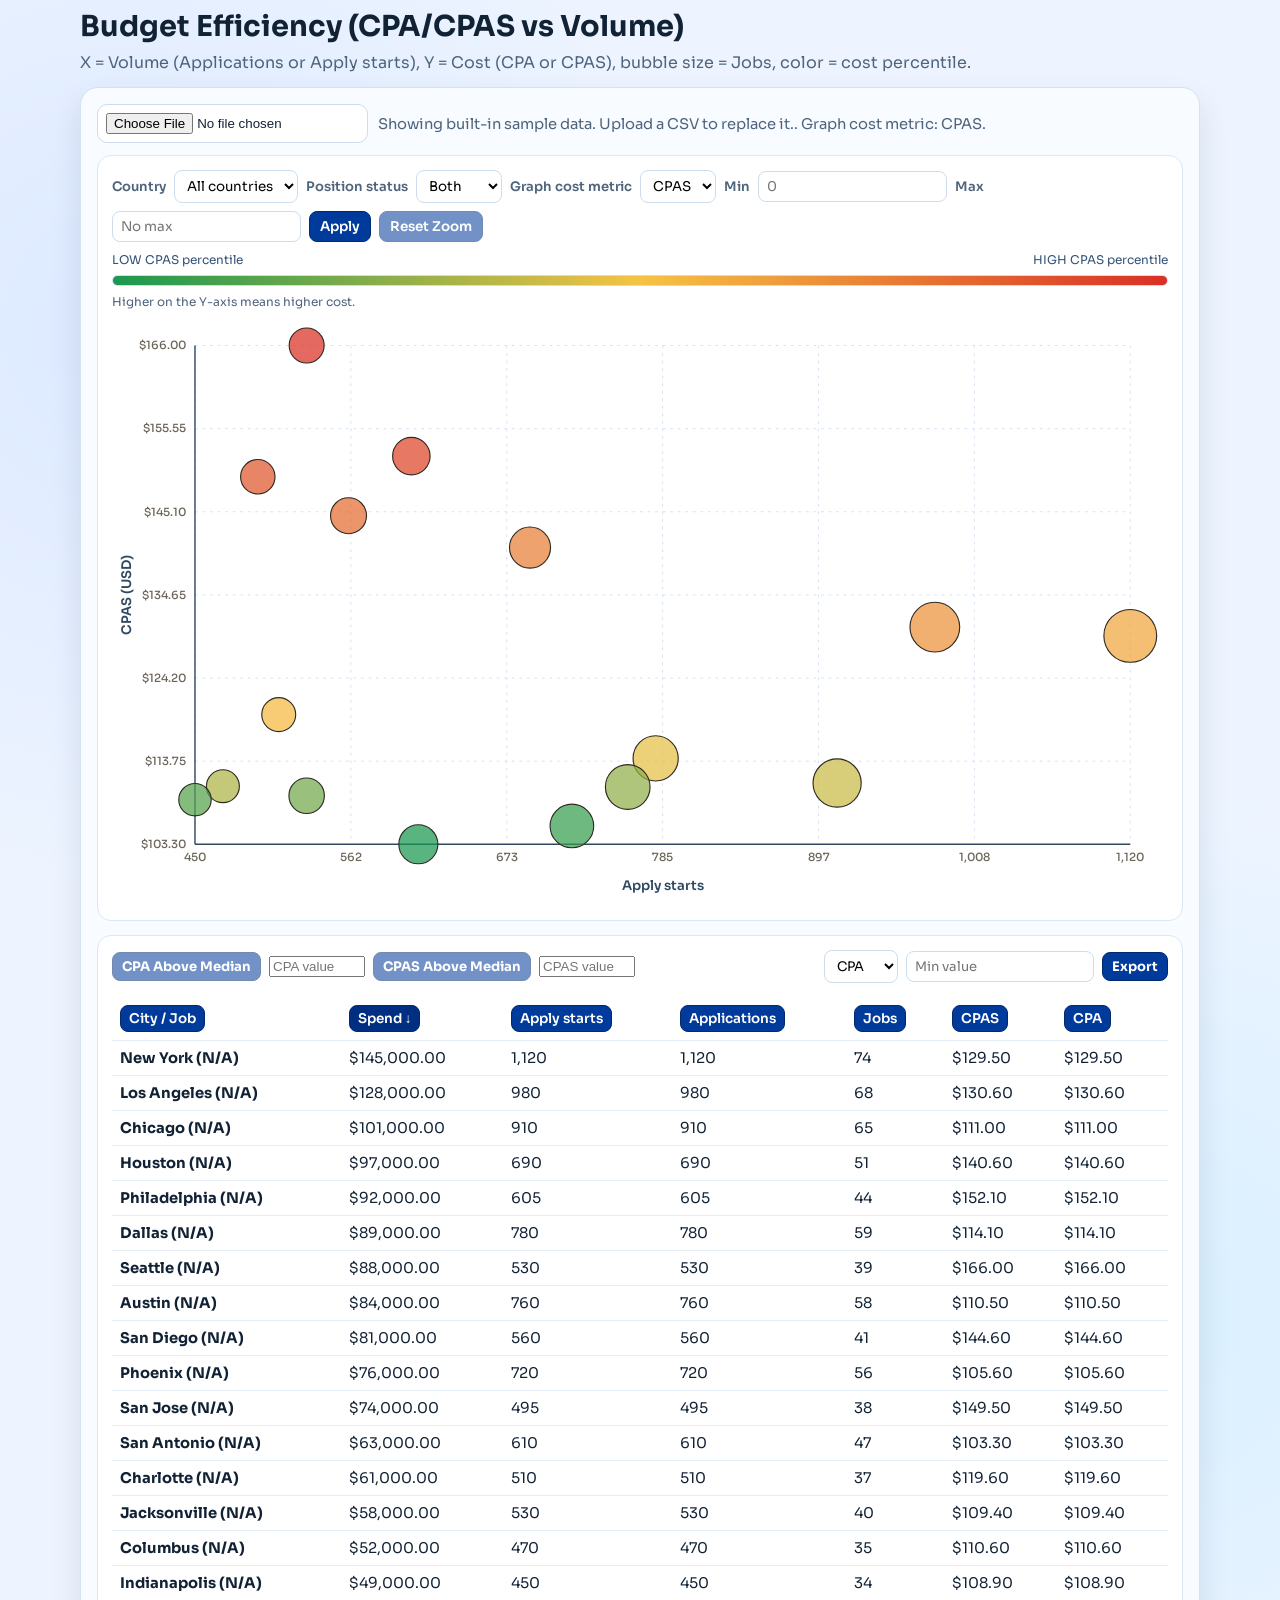
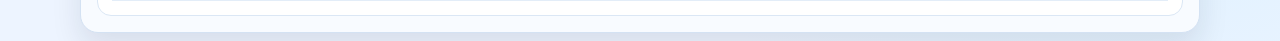
==== budget-efficiency/budget-efficiency-tool.html @ a7e23303 "Initial commit: add campaign comparison tool" ====
<!doctype html>
<html lang="en">
  <head>
    <meta charset="UTF-8" />
    <meta name="viewport" content="width=device-width, initial-scale=1.0" />
    <title>Budget Efficiency (CPA/CPAS vs Volume)</title>
    <link rel="icon" type="image/svg+xml" href="../favicon.svg" />
    <link rel="stylesheet" href="./budget-efficiency.css" />
    <link rel="preconnect" href="https://fonts.googleapis.com" />
    <link rel="preconnect" href="https://fonts.gstatic.com" crossorigin />
    <link href="https://fonts.googleapis.com/css2?family=Sora:wght@400;600;700&display=swap" rel="stylesheet" />
  </head>
  <body>
    <div class="wrap">
      <div class="header">
        <h1 id="pageTitle">Budget Efficiency (CPA/CPAS vs Volume)</h1>
        <p id="pageSubtitle">
          X = Volume (Applications or Apply starts), Y = Cost (CPA or CPAS), bubble size = Jobs, color = cost percentile.
        </p>
      </div>

      <div class="card">
        <div class="controls">
          <input id="csv-file" type="file" accept=".csv,text/csv" />
          <span id="status" class="status">Showing built-in sample data. Upload a CSV to replace it.</span>
        </div>
        <div class="section-card">
          <div class="graph-controls">
            <label for="countryFilterSelector">Country</label>
            <select id="countryFilterSelector">
              <option value="__all__">All countries</option>
            </select>
            <label for="positionStatusSelector">Position status</label>
            <select id="positionStatusSelector">
              <option value="both">Both</option>
              <option value="open">Open</option>
              <option value="closed">Closed</option>
            </select>
            <label id="graphMetricLabel" for="costMetricSelector">Graph cost metric</label>
            <select id="costMetricSelector">
              <option value="cpas">CPAS</option>
              <option value="cpa">CPA</option>
            </select>
            <label id="minLabel" for="costMinInput">Min</label>
            <input id="costMinInput" type="number" min="0" step="0.01" placeholder="0" />
            <label id="maxLabel" for="costMaxInput">Max</label>
            <input id="costMaxInput" type="number" min="0" step="0.01" placeholder="No max" />
            <button id="applyCostFilterBtn" type="button">Apply</button>
            <button id="resetZoomBtn" type="button" disabled>Reset Zoom</button>
          </div>
          <div class="legend">
            <div class="legend-labels"><span id="legendCostLow">LOW CPA percentile</span><span id="legendCostHigh">HIGH CPA percentile</span></div>
            <div class="legend-bar"></div>
            <div id="legendNote" class="legend-note">Higher on the Y-axis means higher cost.</div>
          </div>
          <div id="graphMedianNotice" class="median-notice"></div>
          <svg id="chart" viewBox="0 0 1120 620" role="img" aria-label="Volume versus cost bubble chart"></svg>
          <div id="tooltip" class="tooltip"></div>
        </div>

        <div class="section-card">
          <div class="table-filter-controls">
            <button id="filterMedianCpaBtn" class="median-filter-btn" type="button">CPA Above Median</button>
            <input id="cpaMedianInput" class="median-input" type="number" min="0" step="0.01" placeholder="CPA value" />
            <button id="filterMedianCpasBtn" class="median-filter-btn" type="button">CPAS Above Median</button>
            <input id="cpasMedianInput" class="median-input" type="number" min="0" step="0.01" placeholder="CPAS value" />
            <span id="tableMedianNotice" class="table-median-notice"></span>
            <button id="clearCityFilterBtn" class="median-filter-btn city-filter-btn" type="button"></button>
            <div class="export-controls">
              <select id="exportMetricSelector">
                <option value="cpa">CPA</option>
                <option value="cpas">CPAS</option>
              </select>
              <input id="exportThresholdInput" type="number" min="0" step="0.01" placeholder="Min value" />
              <button id="exportFilteredBtn" class="median-filter-btn" type="button">Export</button>
            </div>
          </div>
          <div class="table-wrap">
            <table>
              <thead>
                <tr>
                  <th><button id="nameHeaderBtn" class="sort-btn" data-sort-key="name">City / Job</button></th>
                  <th><button id="spendHeaderBtn" class="sort-btn" data-sort-key="spend">Spend</button></th>
                  <th><button id="applyStartsHeaderBtn" class="sort-btn" data-sort-key="applyStarts">Apply starts</button></th>
                  <th id="applicationsHeader"><button id="applicationsHeaderBtn" class="sort-btn" data-sort-key="applications">Applications</button></th>
                  <th><button id="jobsHeaderBtn" class="sort-btn" data-sort-key="jobs">Jobs</button></th>
                  <th><button id="cpasHeaderBtn" class="sort-btn" data-sort-key="cpas">CPAS</button></th>
                  <th id="cpaHeader"><button id="cpaHeaderBtn" class="sort-btn" data-sort-key="cpa">CPA</button></th>
                </tr>
              </thead>
              <tbody id="table-body"></tbody>
            </table>
          </div>
        </div>
      </div>
    </div>

    <script src="./budget-efficiency.js"></script>
  </body>
</html>
---- budget-efficiency/budget-efficiency.css ----
:root {
        --bg: #edf4ff;
        --panel: #f8fbff;
        --tile: #ffffff;
        --ink: #122235;
        --muted: #4e647c;
        --axis: #304962;
        --grid: #d6e2f2;
      }

      * {
        box-sizing: border-box;
      }

      body {
        margin: 0;
        min-height: 100vh;
        font-family: "Sora", "Avenir Next", sans-serif;
        color: var(--ink);
        background:
          radial-gradient(circle at 10% 20%, #dce9ff 0%, transparent 32%),
          radial-gradient(circle at 90% 80%, #d9f0ff 0%, transparent 30%),
          var(--bg);
        padding: 8px;
      }

      .wrap {
        max-width: 1120px;
        margin: 0 auto;
      }

      .header {
        margin-bottom: 14px;
      }

      h1 {
        margin: 0;
        font-size: 1.8rem;
      }

      p {
        margin: 8px 0 0;
        color: var(--muted);
      }

      .card {
        position: relative;
        background: var(--panel);
        border: 1px solid #d4e2f3;
        border-radius: 18px;
        box-shadow: 0 14px 30px rgba(18, 34, 53, 0.1);
        padding: 16px;
      }

      .section-card {
        background: var(--tile);
        border: 1px solid #dbe7f5;
        border-radius: 14px;
        padding: 14px;
      }

      .section-card + .section-card {
        margin-top: 14px;
      }

      .controls {
        display: flex;
        flex-wrap: wrap;
        gap: 10px;
        align-items: center;
        margin-bottom: 12px;
      }

      .controls input[type="file"] {
        border: 1px solid #cddded;
        border-radius: 10px;
        background: #fff;
        padding: 8px;
      }

      .status {
        font-size: 0.92rem;
        color: var(--muted);
      }

      .graph-controls {
        display: flex;
        flex-wrap: wrap;
        gap: 8px;
        align-items: center;
        margin-bottom: 10px;
      }

      .graph-controls label {
        font-size: 0.82rem;
        color: var(--muted);
        font-weight: 600;
      }

      .graph-controls select,
      .graph-controls input {
        border: 1px solid #cddded;
        border-radius: 8px;
        background: #fff;
        padding: 6px 8px;
        font: inherit;
        font-size: 0.84rem;
      }

      .graph-controls button {
        border: 1px solid #002a70;
        border-radius: 8px;
        background: #003A9B;
        color: #ffffff;
        font: inherit;
        font-size: 0.84rem;
        font-weight: 600;
        padding: 6px 10px;
        cursor: pointer;
        transition: box-shadow 120ms ease, transform 120ms ease, background-color 120ms ease;
      }

      .graph-controls button:hover {
        background: #002f82;
        box-shadow: 0 4px 10px rgba(18, 34, 53, 0.16);
        transform: translateY(-1px);
      }

      .graph-controls button:disabled {
        opacity: 0.55;
        cursor: not-allowed;
        box-shadow: none;
        transform: none;
      }

      svg {
        width: 100%;
        height: auto;
        display: block;
      }

      .legend {
        display: grid;
        gap: 8px;
        margin: 0 0 12px;
        font-size: 0.95rem;
        color: var(--muted);
      }

      .legend-bar {
        height: 11px;
        border-radius: 999px;
        border: 1px solid #cddded;
        background: linear-gradient(to right, #1a9850, #f6c343, #d93025);
      }

      .legend-labels {
        display: flex;
        justify-content: space-between;
        font-size: 12px;
        color: #355275;
      }

      .table-wrap {
        margin-top: 14px;
        overflow-x: auto;
      }

      table {
        width: 100%;
        border-collapse: collapse;
        font-size: 0.92rem;
      }

      th,
      td {
        border-bottom: 1px solid #e3edf8;
        text-align: left;
        padding: 8px;
        white-space: nowrap;
      }

      th {
        color: var(--muted);
        font-weight: 600;
      }

      .sort-btn {
        appearance: none;
        border: 1px solid #002a70;
        background: #003A9B;
        color: #ffffff;
        border-radius: 8px;
        padding: 4px 8px;
        font: inherit;
        font-size: 0.84rem;
        font-weight: 600;
        cursor: pointer;
        transition: box-shadow 120ms ease, transform 120ms ease, background-color 120ms ease;
      }

      .sort-btn:hover {
        background: #002f82;
        box-shadow: 0 4px 10px rgba(18, 34, 53, 0.16);
        transform: translateY(-1px);
      }

      .sort-btn.active {
        background: #002f82;
      }

      .city-row td:first-child {
        font-weight: 700;
      }

      .city-row.clickable {
        cursor: pointer;
      }

      .city-row.clickable td {
        transition: background-color 140ms ease, box-shadow 140ms ease;
      }

      .city-row.clickable:hover td {
        background: #f6fbff;
        box-shadow: inset 0 1px 0 #ffffff, inset 0 -1px 0 #d9e8f7;
      }

      .city-row.clickable:hover {
        filter: drop-shadow(0 3px 8px rgba(18, 34, 53, 0.12));
      }

      .row-toggle {
        width: 22px;
        height: 22px;
        border: 1px solid #002a70;
        border-radius: 999px;
        background: #003A9B;
        color: #ffffff;
        font-weight: 700;
        margin-right: 8px;
        cursor: pointer;
      }

      .legend-note {
        font-size: 12px;
        color: var(--muted);
      }

      .median-notice {
        margin: 4px 0 10px;
        font-size: 12px;
        color: #254b73;
        font-weight: 700;
      }

      .table-filter-controls {
        display: flex;
        gap: 8px;
        align-items: center;
        margin-bottom: 10px;
        flex-wrap: wrap;
      }

      .export-controls {
        margin-left: auto;
        display: flex;
        gap: 8px;
        align-items: center;
      }

      .export-controls select,
      .export-controls input {
        border: 1px solid #cddded;
        border-radius: 8px;
        background: #fff;
        padding: 6px 8px;
        font: inherit;
        font-size: 0.82rem;
      }

      .median-input {
        width: 96px;
      }

      .median-filter-btn {
        border: 1px solid #002a70;
        border-radius: 8px;
        background: #003A9B;
        color: #ffffff;
        font: inherit;
        font-size: 0.82rem;
        font-weight: 700;
        padding: 5px 9px;
        cursor: pointer;
        transition: box-shadow 120ms ease, transform 120ms ease, background-color 120ms ease;
      }

      .median-filter-btn:hover {
        background: #002f82;
        box-shadow: 0 4px 10px rgba(18, 34, 53, 0.16);
        transform: translateY(-1px);
      }

      .median-filter-btn.active {
        background: #002f82;
      }

      .median-filter-btn:disabled {
        opacity: 0.55;
        cursor: not-allowed;
        box-shadow: none;
        transform: none;
      }

      .table-median-notice {
        font-size: 12px;
        color: #254b73;
        font-weight: 700;
      }

      .city-filter-btn {
        display: none;
      }

      .job-row td:first-child {
        padding-left: 36px;
        color: var(--muted);
      }

      .job-row td { background: transparent; }
      .job-row.above-median td { background: #ffe8ea !important; }
      .city-row.above-median td { background: #ffe8ea !important; }

      .tooltip {
        position: absolute;
        pointer-events: none;
        opacity: 0;
        transform: translate(-50%, -120%);
        transition: opacity 120ms ease;
        background: rgba(28, 26, 23, 0.94);
        color: #fffefc;
        border-radius: 10px;
        padding: 8px 10px;
        font-size: 0.82rem;
        line-height: 1.35;
        white-space: nowrap;
        z-index: 3;
      }

      .zoom-click-menu {
        position: absolute;
        z-index: 6;
        min-width: 220px;
        max-width: 280px;
        background: rgba(255, 255, 255, 0.98);
        border: 1px solid #d1e2f8;
        border-radius: 12px;
        box-shadow: 0 14px 28px rgba(18, 34, 53, 0.22);
        padding: 10px;
      }

      .zoom-click-menu-title {
        font-size: 0.86rem;
        font-weight: 700;
        color: #123252;
        margin: 0 0 4px;
      }

      .zoom-click-menu-text {
        font-size: 0.8rem;
        color: #4a627e;
        margin: 0 0 8px;
      }

      .zoom-click-menu-actions {
        display: flex;
        gap: 6px;
        justify-content: flex-end;
      }

      .zoom-click-menu-actions button {
        border: 1px solid #002a70;
        border-radius: 8px;
        background: #003A9B;
        color: #ffffff;
        font: inherit;
        font-size: 0.78rem;
        font-weight: 700;
        padding: 5px 9px;
        cursor: pointer;
        transition: box-shadow 120ms ease, transform 120ms ease, background-color 120ms ease;
      }

      .zoom-click-menu-actions button:hover {
        background: #002f82;
        box-shadow: 0 4px 10px rgba(18, 34, 53, 0.16);
        transform: translateY(-1px);
      }

      .zoom-click-menu-actions .cancel-btn {
        background: #f3f8ff;
        color: #1f4f86;
        border-color: #bcd2ee;
      }

      .zoom-click-menu-actions .cancel-btn:hover {
        background: #e9f2ff;
      }

      @media (max-width: 768px) {
        body {
          padding: 8px;
        }

        h1 {
          font-size: 1.4rem;
        }
      }
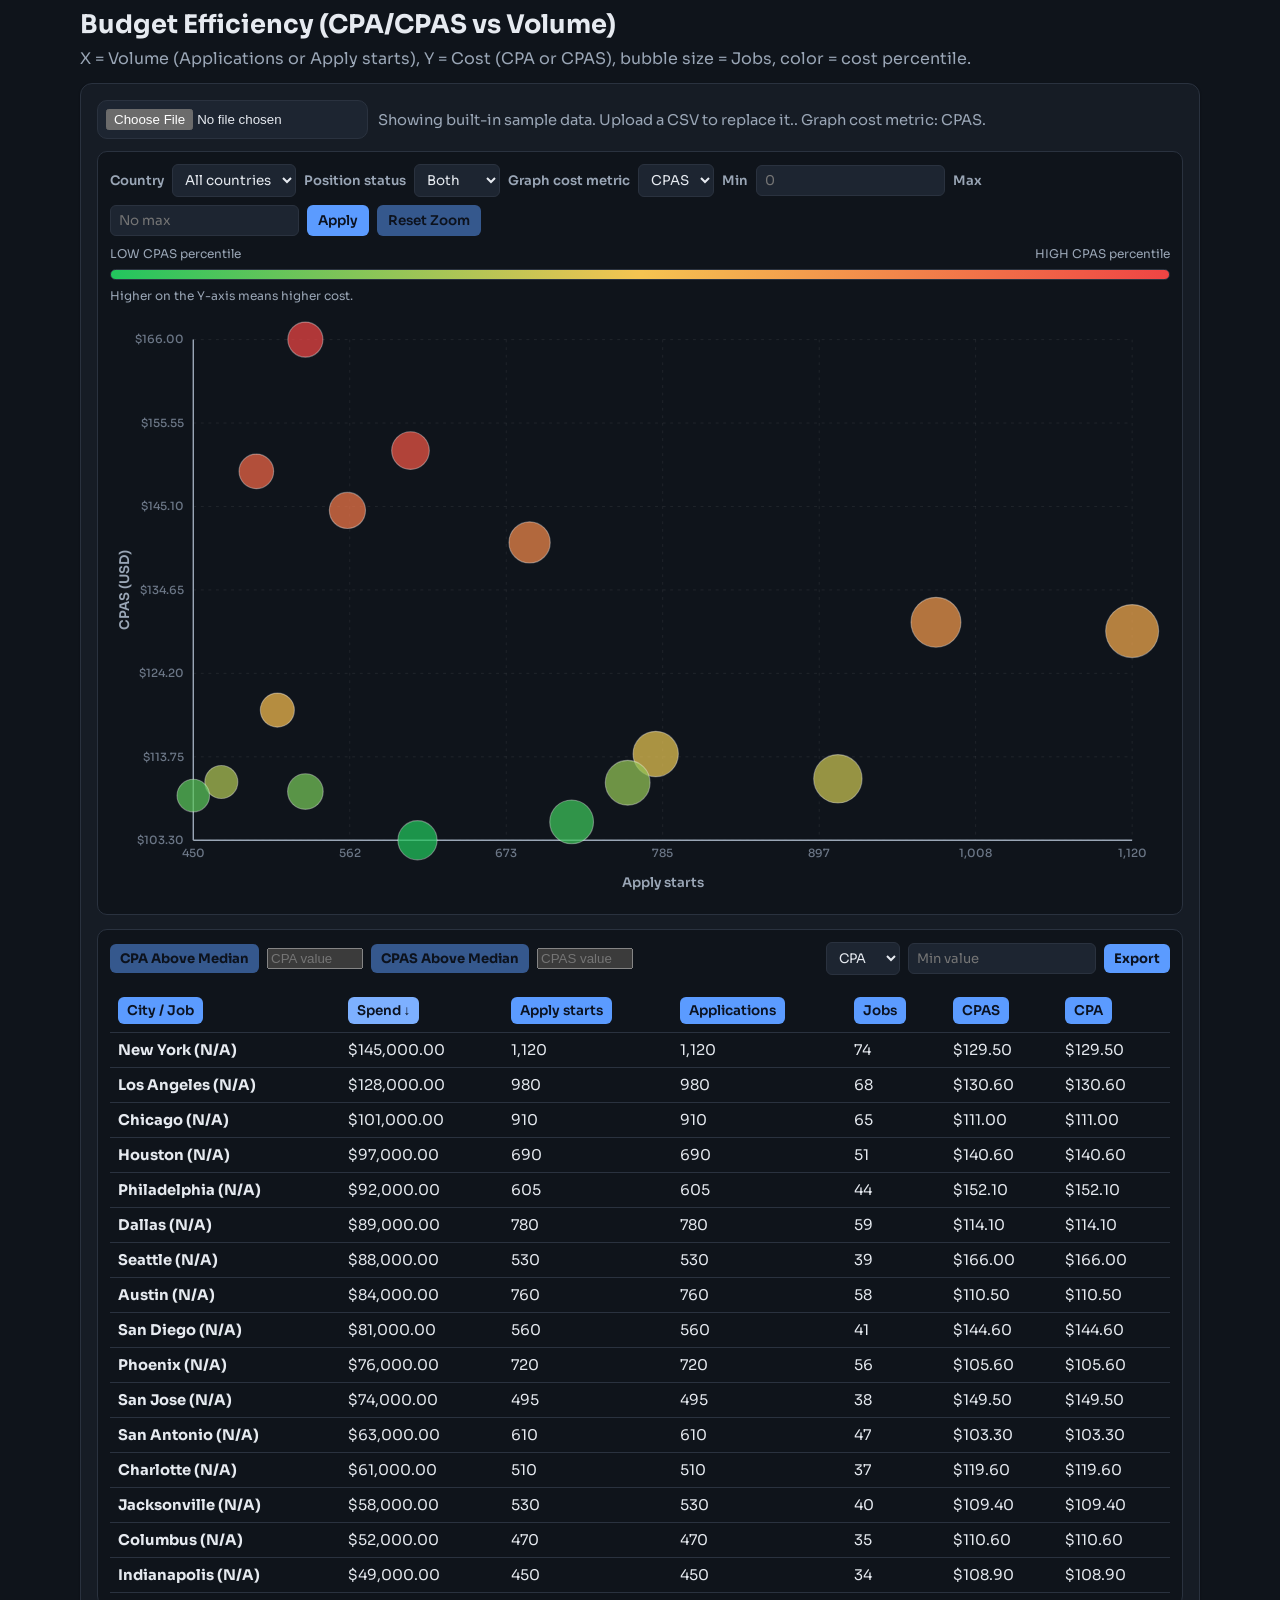
==== commit fa5f5a02: "Modernize suite: dark minimal theme, lighter basemap, density heatmap Visual overhaul of the Marketi" ====
--- a/budget-efficiency/budget-efficiency-tool.html
+++ b/budget-efficiency/budget-efficiency-tool.html
@@ -3,8 +3,10 @@
   <head>
     <meta charset="UTF-8" />
     <meta name="viewport" content="width=device-width, initial-scale=1.0" />
+    <script src="../auth-gate.js"></script>
     <title>Budget Efficiency (CPA/CPAS vs Volume)</title>
     <link rel="icon" type="image/svg+xml" href="../favicon.svg" />
+    <link rel="stylesheet" href="../theme.css" />
     <link rel="stylesheet" href="./budget-efficiency.css" />
     <link rel="preconnect" href="https://fonts.googleapis.com" />
     <link rel="preconnect" href="https://fonts.gstatic.com" crossorigin />
--- a/theme.css
+++ b/theme.css
@@ -0,0 +1,88 @@
+/*
+ * theme.css — shared design tokens for the Marketing Analytics Suite.
+ *
+ * Single source of truth for the dark, clean-minimal design language.
+ * Included as the FIRST stylesheet on every page (./theme.css on the root
+ * shell, ../theme.css inside each tool folder), before the page's own CSS so
+ * local :root variables can alias these tokens.
+ *
+ * Aesthetic: clean & minimal — flat surfaces, 1px hairline borders, restrained
+ * shadows. Theme: dark. Density: comfortable-middle. Accent: Indeed blue is the
+ * brand anchor (--t-brand), but a lighter derived blue (--t-accent) does the
+ * interactive work since #003A9B is too dark for contrast on dark surfaces.
+ */
+
+:root {
+  /* Surfaces (low -> elevated) */
+  --t-bg: #0f141b;        /* page background (deep slate) */
+  --t-surface: #161c25;   /* cards / panels */
+  --t-elevated: #1d2531;  /* popovers, tooltips, menus */
+
+  /* Borders / hairlines */
+  --t-border: #2a323f;
+  --t-border-strong: #39414f;
+
+  /* Text */
+  --t-text: #e6eaf0;   /* primary */
+  --t-muted: #9aa6b6;  /* secondary */
+  --t-faint: #6b7686;  /* axis ticks, captions */
+
+  /* Brand + interactive accent */
+  --t-brand: #003a9b;             /* Indeed blue — identity/brand anchor */
+  --t-accent: #5b9bff;            /* interactive: buttons / links / focus */
+  --t-accent-hover: #7db0ff;
+  --t-accent-soft: rgba(91, 155, 255, 0.16); /* selection fills, brush rect */
+  --t-on-accent: #0b1220;         /* text on a solid accent button */
+
+  /* Semantic good / bad (re-tuned for dark) */
+  --t-good: #22c55e;
+  --t-bad: #ef4444;
+  --t-warn: #f5c451;
+  --t-good-soft: rgba(34, 197, 94, 0.18);
+  --t-bad-soft: rgba(239, 68, 68, 0.18);
+
+  /* Performance scale — keep red->yellow->green semantics, brightened for dark */
+  --t-scale-low: #ef4444;   /* worst */
+  --t-scale-mid: #f5c451;
+  --t-scale-high: #22c55e;  /* best */
+
+  /* Chart chrome */
+  --t-axis: #9aa6b6;
+  --t-grid: rgba(255, 255, 255, 0.08);
+  --t-plot-bg: #131a23;     /* SVG plot panel */
+
+  /* Spacing scale (comfortable-middle) */
+  --sp-1: 4px;
+  --sp-2: 8px;
+  --sp-3: 12px;
+  --sp-4: 16px;
+  --sp-5: 24px;
+  --sp-6: 32px;
+
+  /* Radius scale (trimmed from the old 14–18px) */
+  --r-sm: 6px;
+  --r-md: 10px;
+  --r-lg: 12px;
+  --r-pill: 999px;
+
+  /* Shadow scale (restrained) */
+  --sh-1: 0 1px 2px rgba(0, 0, 0, 0.4);
+  --sh-2: 0 4px 12px rgba(0, 0, 0, 0.45);
+}
+
+/* Dark form controls + sensible defaults across all pages. */
+:root {
+  color-scheme: dark;
+}
+
+::selection {
+  background: var(--t-accent-soft);
+}
+
+/* Native widgets (selects, checkboxes, scrollbars, date pickers) render dark. */
+select,
+input,
+button,
+textarea {
+  color-scheme: dark;
+}
--- a/budget-efficiency/budget-efficiency.css
+++ b/budget-efficiency/budget-efficiency.css
@@ -1,11 +1,12 @@
       :root {
-        --bg: #edf4ff;
-        --panel: #f8fbff;
-        --tile: #ffffff;
-        --ink: #122235;
-        --muted: #4e647c;
-        --axis: #304962;
-        --grid: #d6e2f2;
+        /* Aliased to shared tokens in theme.css (loaded first). */
+        --bg: var(--t-bg);
+        --panel: var(--t-surface);
+        --tile: var(--t-surface);
+        --ink: var(--t-text);
+        --muted: var(--t-muted);
+        --axis: var(--t-axis);
+        --grid: var(--t-grid);
       }
 
       * {
@@ -17,10 +18,7 @@
         min-height: 100vh;
         font-family: "Sora", "Avenir Next", sans-serif;
         color: var(--ink);
-        background:
-          radial-gradient(circle at 10% 20%, #dce9ff 0%, transparent 32%),
-          radial-gradient(circle at 90% 80%, #d9f0ff 0%, transparent 30%),
-          var(--bg);
+        background: var(--t-bg);
         padding: 8px;
       }
 
@@ -35,7 +33,7 @@
 
       h1 {
         margin: 0;
-        font-size: 1.8rem;
+        font-size: 1.6rem;
       }
 
       p {
@@ -46,17 +44,17 @@
       .card {
         position: relative;
         background: var(--panel);
-        border: 1px solid #d4e2f3;
-        border-radius: 18px;
-        box-shadow: 0 14px 30px rgba(18, 34, 53, 0.1);
-        padding: 16px;
+        border: 1px solid var(--t-border);
+        border-radius: var(--r-lg);
+        box-shadow: var(--sh-1);
+        padding: var(--sp-4);
       }
 
       .section-card {
-        background: var(--tile);
-        border: 1px solid #dbe7f5;
-        border-radius: 14px;
-        padding: 14px;
+        background: var(--t-bg);
+        border: 1px solid var(--t-border);
+        border-radius: var(--r-md);
+        padding: var(--sp-3);
       }
 
       .section-card + .section-card {
@@ -72,9 +70,10 @@
       }
 
       .controls input[type="file"] {
-        border: 1px solid #cddded;
-        border-radius: 10px;
-        background: #fff;
+        border: 1px solid var(--t-border);
+        border-radius: var(--r-md);
+        background: var(--t-elevated);
+        color: var(--t-text);
         padding: 8px;
       }
 
@@ -99,19 +98,20 @@
 
       .graph-controls select,
       .graph-controls input {
-        border: 1px solid #cddded;
-        border-radius: 8px;
-        background: #fff;
+        border: 1px solid var(--t-border);
+        border-radius: var(--r-sm);
+        background: var(--t-elevated);
+        color: var(--t-text);
         padding: 6px 8px;
         font: inherit;
         font-size: 0.84rem;
       }
 
       .graph-controls button {
-        border: 1px solid #002a70;
-        border-radius: 8px;
-        background: #003A9B;
-        color: #ffffff;
+        border: 1px solid transparent;
+        border-radius: var(--r-sm);
+        background: var(--t-accent);
+        color: var(--t-on-accent);
         font: inherit;
         font-size: 0.84rem;
         font-weight: 600;
@@ -121,13 +121,12 @@
       }
 
       .graph-controls button:hover {
-        background: #002f82;
-        box-shadow: 0 4px 10px rgba(18, 34, 53, 0.16);
+        background: var(--t-accent-hover);
         transform: translateY(-1px);
       }
 
       .graph-controls button:disabled {
-        opacity: 0.55;
+        opacity: 0.5;
         cursor: not-allowed;
         box-shadow: none;
         transform: none;
@@ -149,16 +148,16 @@
 
       .legend-bar {
         height: 11px;
-        border-radius: 999px;
-        border: 1px solid #cddded;
-        background: linear-gradient(to right, #1a9850, #f6c343, #d93025);
+        border-radius: var(--r-pill);
+        border: 1px solid var(--t-border);
+        background: linear-gradient(to right, var(--t-scale-high), var(--t-scale-mid), var(--t-scale-low));
       }
 
       .legend-labels {
         display: flex;
         justify-content: space-between;
         font-size: 12px;
-        color: #355275;
+        color: var(--muted);
       }
 
       .table-wrap {
@@ -174,7 +173,7 @@
 
       th,
       td {
-        border-bottom: 1px solid #e3edf8;
+        border-bottom: 1px solid var(--t-border);
         text-align: left;
         padding: 8px;
         white-space: nowrap;
@@ -187,10 +186,10 @@
 
       .sort-btn {
         appearance: none;
-        border: 1px solid #002a70;
-        background: #003A9B;
-        color: #ffffff;
-        border-radius: 8px;
+        border: 1px solid transparent;
+        background: var(--t-accent);
+        color: var(--t-on-accent);
+        border-radius: var(--r-sm);
         padding: 4px 8px;
         font: inherit;
         font-size: 0.84rem;
@@ -200,13 +199,12 @@
       }
 
       .sort-btn:hover {
-        background: #002f82;
-        box-shadow: 0 4px 10px rgba(18, 34, 53, 0.16);
+        background: var(--t-accent-hover);
         transform: translateY(-1px);
       }
 
       .sort-btn.active {
-        background: #002f82;
+        background: var(--t-accent-hover);
       }
 
       .city-row td:first-child {
@@ -218,25 +216,20 @@
       }
 
       .city-row.clickable td {
-        transition: background-color 140ms ease, box-shadow 140ms ease;
+        transition: background-color 140ms ease;
       }
 
       .city-row.clickable:hover td {
-        background: #f6fbff;
-        box-shadow: inset 0 1px 0 #ffffff, inset 0 -1px 0 #d9e8f7;
-      }
-
-      .city-row.clickable:hover {
-        filter: drop-shadow(0 3px 8px rgba(18, 34, 53, 0.12));
+        background: var(--t-elevated);
       }
 
       .row-toggle {
         width: 22px;
         height: 22px;
-        border: 1px solid #002a70;
-        border-radius: 999px;
-        background: #003A9B;
-        color: #ffffff;
+        border: 1px solid transparent;
+        border-radius: var(--r-pill);
+        background: var(--t-accent);
+        color: var(--t-on-accent);
         font-weight: 700;
         margin-right: 8px;
         cursor: pointer;
@@ -250,7 +243,7 @@
       .median-notice {
         margin: 4px 0 10px;
         font-size: 12px;
-        color: #254b73;
+        color: var(--t-accent);
         font-weight: 700;
       }
 
@@ -271,9 +264,10 @@
 
       .export-controls select,
       .export-controls input {
-        border: 1px solid #cddded;
-        border-radius: 8px;
-        background: #fff;
+        border: 1px solid var(--t-border);
+        border-radius: var(--r-sm);
+        background: var(--t-elevated);
+        color: var(--t-text);
         padding: 6px 8px;
         font: inherit;
         font-size: 0.82rem;
@@ -284,10 +278,10 @@
       }
 
       .median-filter-btn {
-        border: 1px solid #002a70;
-        border-radius: 8px;
-        background: #003A9B;
-        color: #ffffff;
+        border: 1px solid transparent;
+        border-radius: var(--r-sm);
+        background: var(--t-accent);
+        color: var(--t-on-accent);
         font: inherit;
         font-size: 0.82rem;
         font-weight: 700;
@@ -297,17 +291,16 @@
       }
 
       .median-filter-btn:hover {
-        background: #002f82;
-        box-shadow: 0 4px 10px rgba(18, 34, 53, 0.16);
+        background: var(--t-accent-hover);
         transform: translateY(-1px);
       }
 
       .median-filter-btn.active {
-        background: #002f82;
+        background: var(--t-accent-hover);
       }
 
       .median-filter-btn:disabled {
-        opacity: 0.55;
+        opacity: 0.5;
         cursor: not-allowed;
         box-shadow: none;
         transform: none;
@@ -315,7 +308,7 @@
 
       .table-median-notice {
         font-size: 12px;
-        color: #254b73;
+        color: var(--t-accent);
         font-weight: 700;
       }
 
@@ -329,8 +322,8 @@
       }
 
       .job-row td { background: transparent; }
-      .job-row.above-median td { background: #ffe8ea !important; }
-      .city-row.above-median td { background: #ffe8ea !important; }
+      .job-row.above-median td { background: var(--t-bad-soft) !important; }
+      .city-row.above-median td { background: var(--t-bad-soft) !important; }
 
       .tooltip {
         position: absolute;
@@ -338,9 +331,10 @@
         opacity: 0;
         transform: translate(-50%, -120%);
         transition: opacity 120ms ease;
-        background: rgba(28, 26, 23, 0.94);
-        color: #fffefc;
-        border-radius: 10px;
+        background: var(--t-elevated);
+        color: var(--t-text);
+        border: 1px solid var(--t-border);
+        border-radius: var(--r-md);
         padding: 8px 10px;
         font-size: 0.82rem;
         line-height: 1.35;
@@ -353,23 +347,23 @@
         z-index: 6;
         min-width: 220px;
         max-width: 280px;
-        background: rgba(255, 255, 255, 0.98);
-        border: 1px solid #d1e2f8;
-        border-radius: 12px;
-        box-shadow: 0 14px 28px rgba(18, 34, 53, 0.22);
+        background: var(--t-elevated);
+        border: 1px solid var(--t-border);
+        border-radius: var(--r-lg);
+        box-shadow: var(--sh-2);
         padding: 10px;
       }
 
       .zoom-click-menu-title {
         font-size: 0.86rem;
         font-weight: 700;
-        color: #123252;
+        color: var(--t-text);
         margin: 0 0 4px;
       }
 
       .zoom-click-menu-text {
         font-size: 0.8rem;
-        color: #4a627e;
+        color: var(--muted);
         margin: 0 0 8px;
       }
 
@@ -380,10 +374,10 @@
       }
 
       .zoom-click-menu-actions button {
-        border: 1px solid #002a70;
-        border-radius: 8px;
-        background: #003A9B;
-        color: #ffffff;
+        border: 1px solid transparent;
+        border-radius: var(--r-sm);
+        background: var(--t-accent);
+        color: var(--t-on-accent);
         font: inherit;
         font-size: 0.78rem;
         font-weight: 700;
@@ -393,19 +387,18 @@
       }
 
       .zoom-click-menu-actions button:hover {
-        background: #002f82;
-        box-shadow: 0 4px 10px rgba(18, 34, 53, 0.16);
+        background: var(--t-accent-hover);
         transform: translateY(-1px);
       }
 
       .zoom-click-menu-actions .cancel-btn {
-        background: #f3f8ff;
-        color: #1f4f86;
-        border-color: #bcd2ee;
+        background: var(--t-surface);
+        color: var(--t-muted);
+        border-color: var(--t-border);
       }
 
       .zoom-click-menu-actions .cancel-btn:hover {
-        background: #e9f2ff;
+        background: var(--t-elevated);
       }
 
       @media (max-width: 768px) {
@@ -414,6 +407,6 @@
         }
 
         h1 {
-          font-size: 1.4rem;
+          font-size: 1.3rem;
         }
       }
